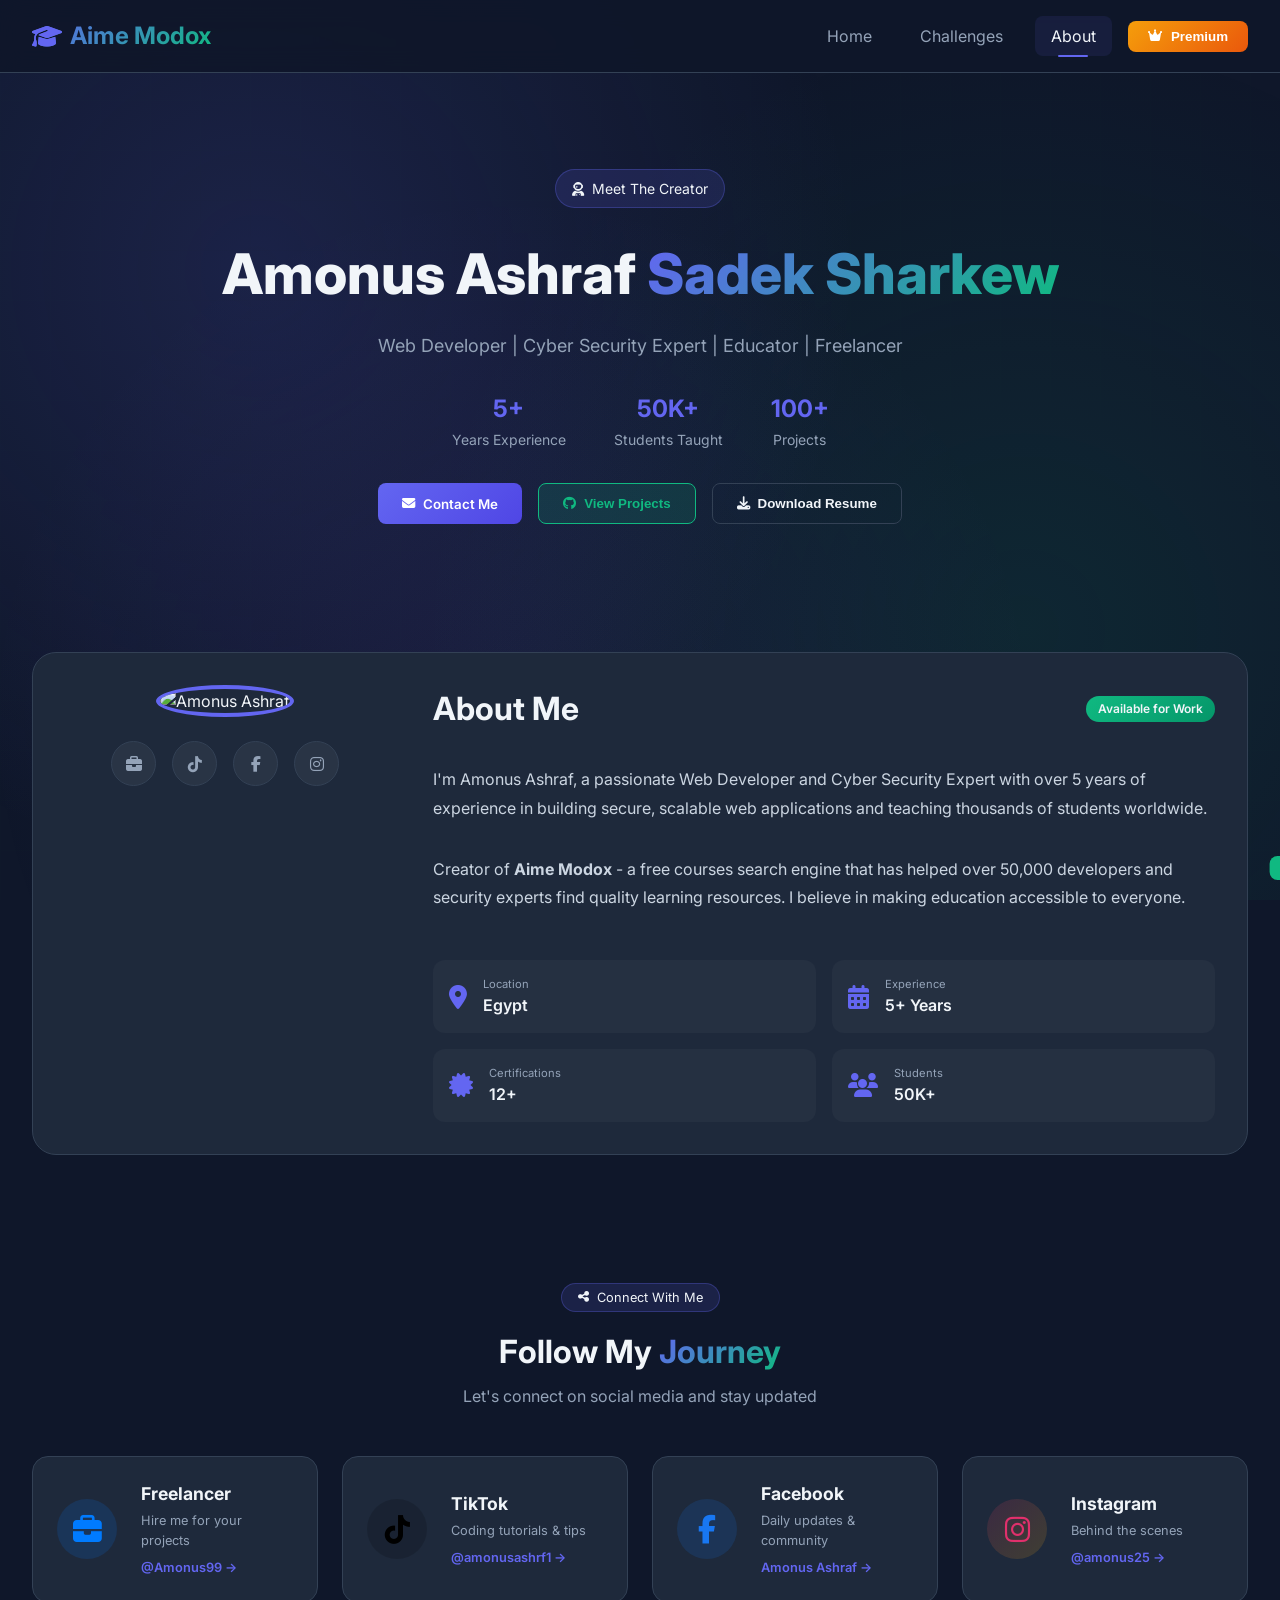
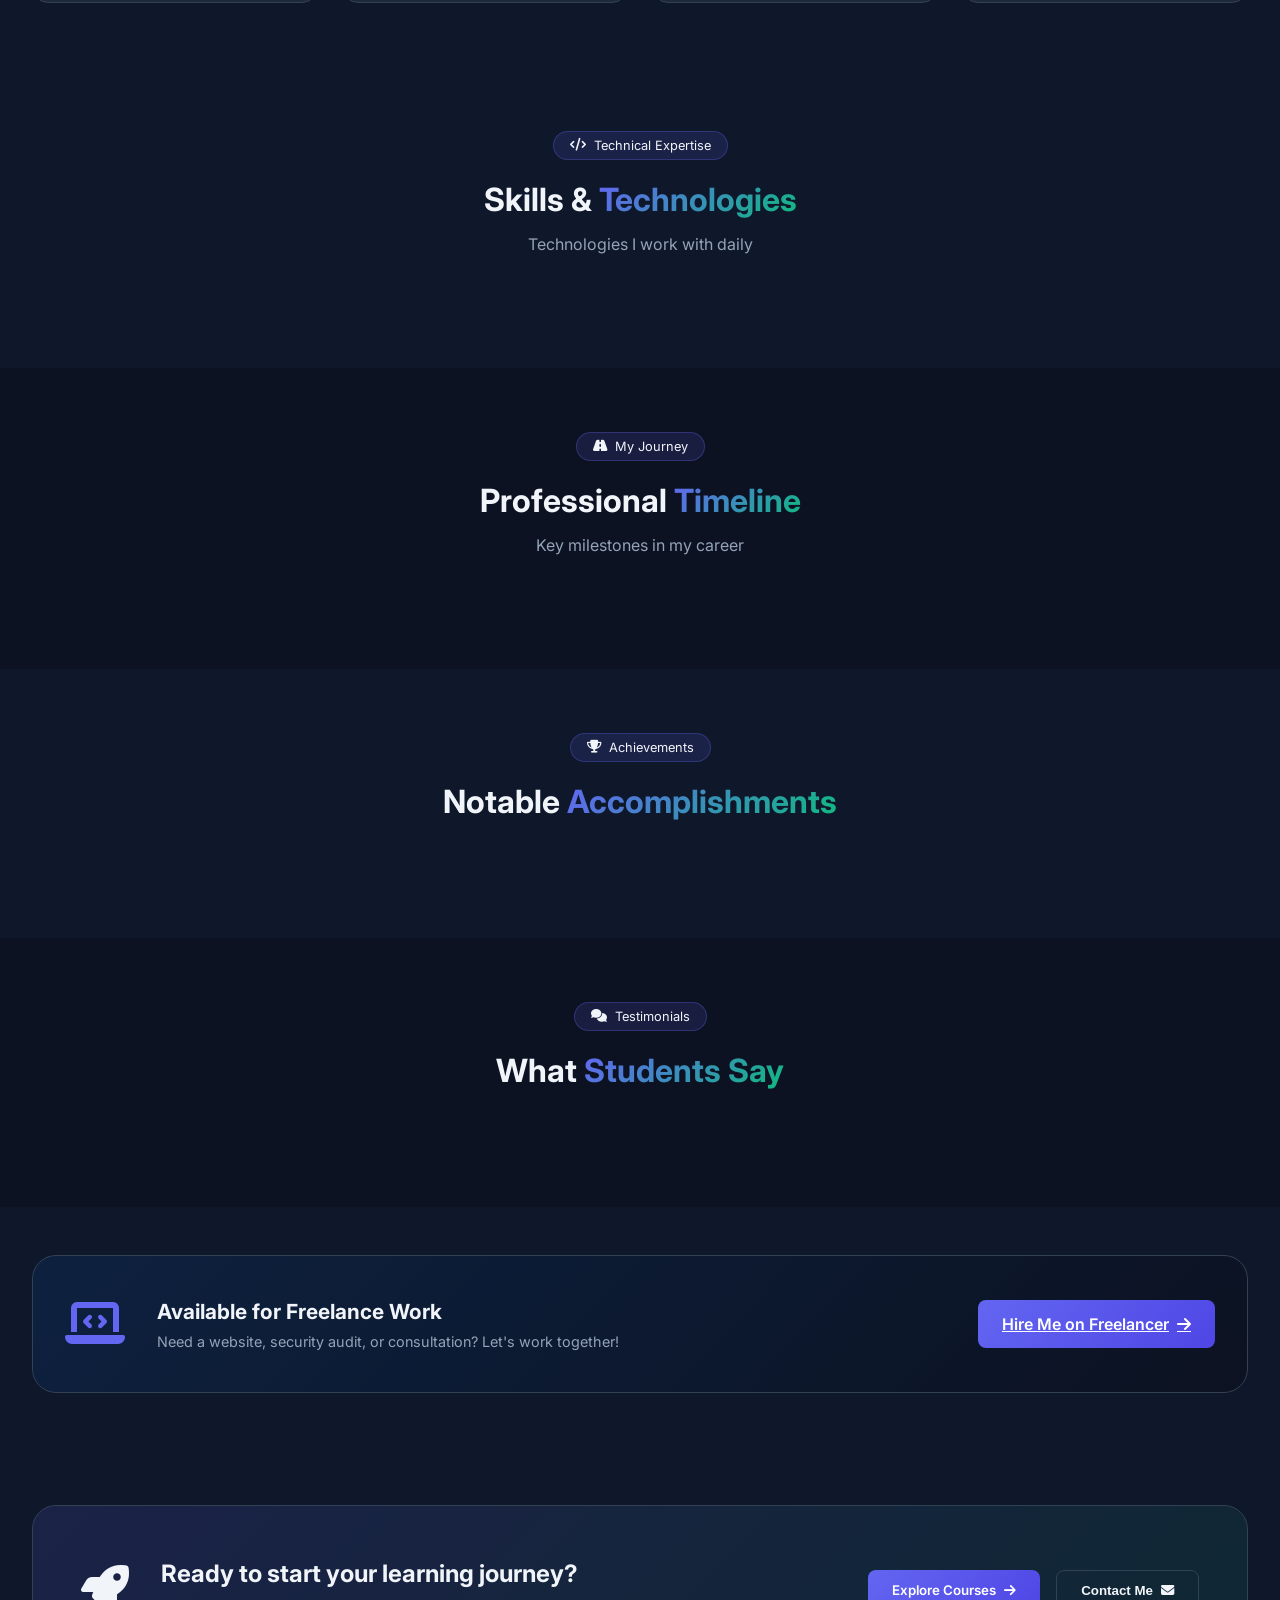
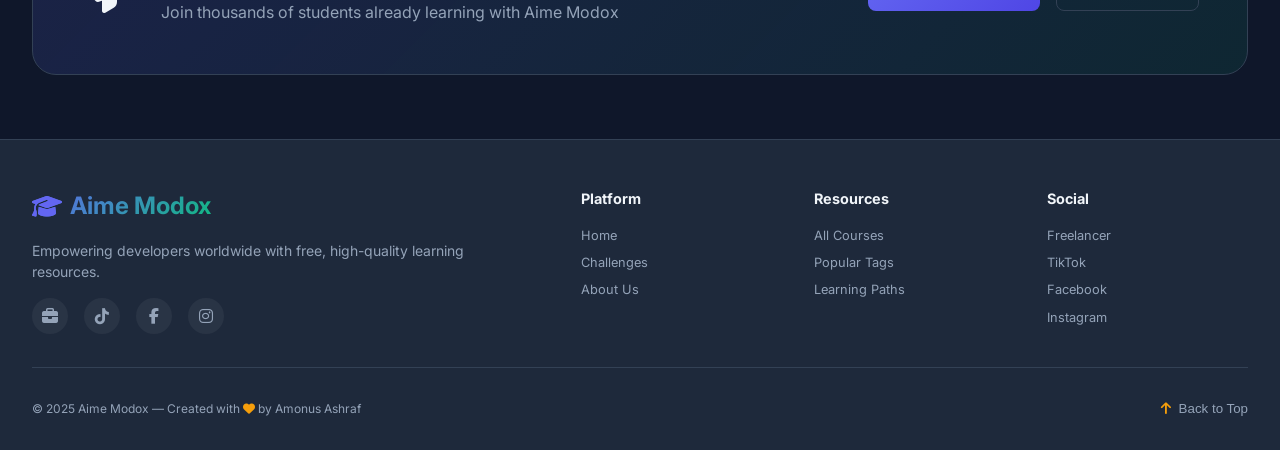
==== about.html @ 08b4cfb1 "Add files via upload" ====
<!DOCTYPE html>
<html lang="en">
<head>
    <meta charset="UTF-8">
    <meta name="viewport" content="width=device-width, initial-scale=1.0">
    <title>About | Amonus Ashraf - Aime Modox Creator</title>
    <link rel="stylesheet" href="about.css">
    <link href="https://fonts.googleapis.com/css2?family=Inter:opsz,wght@14..32,300;400;500;600;700;800&family=Space+Grotesk:wght@400;500;600;700&display=swap" rel="stylesheet">
    <link rel="stylesheet" href="https://cdnjs.cloudflare.com/ajax/libs/font-awesome/6.4.0/css/all.min.css">
</head>
<body>
    <!-- Animated Background -->
    <div class="bg-gradient"></div>
    <div class="bg-pattern"></div>
    <div class="particles" id="particles"></div>

    <!-- Header -->
    <header class="header">
        <nav class="nav">
            <a href="index.html" class="logo">
                <i class="fas fa-graduation-cap"></i>
                <span>Aime Modox</span>
            </a>
            <div class="nav-links" id="navLinks">
                <a href="index.html" class="nav-link">Home</a>
                <a href="challenges.html" class="nav-link">Challenges</a>
                <a href="about.html" class="nav-link active">About</a>
                <button class="btn-premium" id="premiumBtn">
                    <i class="fas fa-crown"></i> Premium
                </button>
            </div>
            <button class="mobile-menu" id="mobileMenu">
                <i class="fas fa-bars"></i>
            </button>
        </nav>
    </header>

    <main>
        <!-- Hero Section -->
        <section class="hero">
            <div class="hero-content">
                <div class="hero-badge">
                    <i class="fas fa-user-astronaut"></i>
                    <span>Meet The Creator</span>
                </div>
                <h1>Amonus Ashraf <span class="highlight">Sadek Sharkew</span></h1>
                <p>Web Developer | Cyber Security Expert | Educator | Freelancer</p>
                <div class="hero-stats">
                    <div class="stat">
                        <span class="stat-value">5+</span>
                        <span class="stat-label">Years Experience</span>
                    </div>
                    <div class="stat">
                        <span class="stat-value">50K+</span>
                        <span class="stat-label">Students Taught</span>
                    </div>
                    <div class="stat">
                        <span class="stat-value">100+</span>
                        <span class="stat-label">Projects</span>
                    </div>
                </div>
                <div class="hero-buttons">
                    <button class="btn-primary" id="contactBtn">
                        <i class="fas fa-envelope"></i> Contact Me
                    </button>
                    <button class="btn-secondary" id="projectsBtn">
                        <i class="fab fa-github"></i> View Projects
                    </button>
                    <button class="btn-outline" id="resumeBtn">
                        <i class="fas fa-download"></i> Download Resume
                    </button>
                </div>
            </div>
        </section>

        <!-- Profile Section -->
        <section class="profile-section">
            <div class="container">
                <div class="profile-wrapper">
                    <div class="profile-image-container">
                        <div class="profile-image">
                            <img src="images/amonus.jpeg" alt="Amonus Ashraf" class="profile-img" id="profileImg">
                            <div class="image-overlay">
                                <i class="fas fa-camera"></i>
                                <span>View Profile</span>
                            </div>
                        </div>
                        <div class="profile-social">
                            <a href="https://www.freelancer.com/u/Amonus99?sb=t" target="_blank" class="social-icon freelancer">
                                <i class="fas fa-briefcase"></i>
                            </a>
                            <a href="https://www.tiktok.com/@amonusashrf1" target="_blank" class="social-icon tiktok">
                                <i class="fab fa-tiktok"></i>
                            </a>
                            <a href="https://www.facebook.com/share/1G2uAmPRUe/" target="_blank" class="social-icon facebook">
                                <i class="fab fa-facebook-f"></i>
                            </a>
                            <a href="https://www.instagram.com/amonus25" target="_blank" class="social-icon instagram">
                                <i class="fab fa-instagram"></i>
                            </a>
                        </div>
                    </div>
                    <div class="profile-info">
                        <div class="info-header">
                            <h2>About Me</h2>
                            <div class="title-badge">Available for Work</div>
                        </div>
                        <p class="bio-text">
                            I'm Amonus Ashraf, a passionate Web Developer and Cyber Security Expert with over 5 years of experience 
                            in building secure, scalable web applications and teaching thousands of students worldwide.
                        </p>
                        <p class="bio-text">
                            Creator of <strong>Aime Modox</strong> - a free courses search engine that has helped over 50,000 developers 
                            and security experts find quality learning resources. I believe in making education accessible to everyone.
                        </p>
                        <div class="info-grid">
                            <div class="info-item">
                                <i class="fas fa-map-marker-alt"></i>
                                <div>
                                    <span class="info-label">Location</span>
                                    <span class="info-value">Egypt</span>
                                </div>
                            </div>
                            <div class="info-item">
                                <i class="fas fa-calendar-alt"></i>
                                <div>
                                    <span class="info-label">Experience</span>
                                    <span class="info-value">5+ Years</span>
                                </div>
                            </div>
                            <div class="info-item">
                                <i class="fas fa-certificate"></i>
                                <div>
                                    <span class="info-label">Certifications</span>
                                    <span class="info-value">12+</span>
                                </div>
                            </div>
                            <div class="info-item">
                                <i class="fas fa-users"></i>
                                <div>
                                    <span class="info-label">Students</span>
                                    <span class="info-value">50K+</span>
                                </div>
                            </div>
                        </div>
                    </div>
                </div>
            </div>
        </section>

        <!-- Connect Section - New Section for Social Profiles -->
        <section class="connect-section">
            <div class="container">
                <div class="section-header">
                    <div class="section-tag">
                        <i class="fas fa-share-alt"></i>
                        <span>Connect With Me</span>
                    </div>
                    <h2>Follow My <span class="highlight">Journey</span></h2>
                    <p>Let's connect on social media and stay updated</p>
                </div>
                <div class="connect-grid">
                    <a href="https://www.freelancer.com/u/Amonus99?sb=t" target="_blank" class="connect-card freelancer">
                        <div class="connect-icon">
                            <i class="fas fa-briefcase"></i>
                        </div>
                        <div class="connect-info">
                            <h3>Freelancer</h3>
                            <p>Hire me for your projects</p>
                            <span class="connect-link">@Amonus99 →</span>
                        </div>
                    </a>
                    <a href="https://www.tiktok.com/@amonusashrf1" target="_blank" class="connect-card tiktok">
                        <div class="connect-icon">
                            <i class="fab fa-tiktok"></i>
                        </div>
                        <div class="connect-info">
                            <h3>TikTok</h3>
                            <p>Coding tutorials & tips</p>
                            <span class="connect-link">@amonusashrf1 →</span>
                        </div>
                    </a>
                    <a href="https://www.facebook.com/share/1G2uAmPRUe/" target="_blank" class="connect-card facebook">
                        <div class="connect-icon">
                            <i class="fab fa-facebook-f"></i>
                        </div>
                        <div class="connect-info">
                            <h3>Facebook</h3>
                            <p>Daily updates & community</p>
                            <span class="connect-link">Amonus Ashraf →</span>
                        </div>
                    </a>
                    <a href="https://www.instagram.com/amonus25" target="_blank" class="connect-card instagram">
                        <div class="connect-icon">
                            <i class="fab fa-instagram"></i>
                        </div>
                        <div class="connect-info">
                            <h3>Instagram</h3>
                            <p>Behind the scenes</p>
                            <span class="connect-link">@amonus25 →</span>
                        </div>
                    </a>
                </div>
            </div>
        </section>

        <!-- Skills Section -->
        <section class="skills-section">
            <div class="container">
                <div class="section-header">
                    <div class="section-tag">
                        <i class="fas fa-code"></i>
                        <span>Technical Expertise</span>
                    </div>
                    <h2>Skills & <span class="highlight">Technologies</span></h2>
                    <p>Technologies I work with daily</p>
                </div>
                <div class="skills-grid" id="skillsGrid"></div>
            </div>
        </section>

        <!-- Journey Section -->
        <section class="journey-section">
            <div class="container">
                <div class="section-header">
                    <div class="section-tag">
                        <i class="fas fa-road"></i>
                        <span>My Journey</span>
                    </div>
                    <h2>Professional <span class="highlight">Timeline</span></h2>
                    <p>Key milestones in my career</p>
                </div>
                <div class="timeline" id="timeline"></div>
            </div>
        </section>

        <!-- Achievements Section -->
        <section class="achievements-section">
            <div class="container">
                <div class="section-header">
                    <div class="section-tag">
                        <i class="fas fa-trophy"></i>
                        <span>Achievements</span>
                    </div>
                    <h2>Notable <span class="highlight">Accomplishments</span></h2>
                </div>
                <div class="achievements-grid" id="achievementsGrid"></div>
            </div>
        </section>

        <!-- Testimonials Section -->
        <section class="testimonials-section">
            <div class="container">
                <div class="section-header">
                    <div class="section-tag">
                        <i class="fas fa-comments"></i>
                        <span>Testimonials</span>
                    </div>
                    <h2>What <span class="highlight">Students Say</span></h2>
                </div>
                <div class="testimonials-grid" id="testimonialsGrid"></div>
            </div>
        </section>

        <!-- Freelance CTA Banner -->
        <section class="freelance-banner">
            <div class="container">
                <div class="banner-content">
                    <div class="banner-icon">
                        <i class="fas fa-laptop-code"></i>
                    </div>
                    <div class="banner-text">
                        <h3>Available for Freelance Work</h3>
                        <p>Need a website, security audit, or consultation? Let's work together!</p>
                    </div>
                    <a href="https://www.freelancer.com/u/Amonus99?sb=t" target="_blank" class="btn-primary">
                        Hire Me on Freelancer <i class="fas fa-arrow-right"></i>
                    </a>
                </div>
            </div>
        </section>

        <!-- CTA Banner -->
        <section class="cta-banner">
            <div class="container">
                <div class="cta-content">
                    <div class="cta-icon">
                        <i class="fas fa-rocket"></i>
                    </div>
                    <div class="cta-text">
                        <h3>Ready to start your learning journey?</h3>
                        <p>Join thousands of students already learning with Aime Modox</p>
                    </div>
                    <div class="cta-buttons">
                        <button class="btn-primary" id="ctaExploreBtn">
                            Explore Courses <i class="fas fa-arrow-right"></i>
                        </button>
                        <button class="btn-outline" id="ctaContactBtn">
                            Contact Me <i class="fas fa-envelope"></i>
                        </button>
                    </div>
                </div>
            </div>
        </section>
    </main>

    <!-- Footer -->
    <footer class="footer">
        <div class="container">
            <div class="footer-content">
                <div class="footer-brand">
                    <div class="logo">
                        <i class="fas fa-graduation-cap"></i>
                        <span>Aime Modox</span>
                    </div>
                    <p>Empowering developers worldwide with free, high-quality learning resources.</p>
                    <div class="social-icons">
                        <a href="https://www.freelancer.com/u/Amonus99?sb=t" target="_blank"><i class="fas fa-briefcase"></i></a>
                        <a href="https://www.tiktok.com/@amonusashrf1" target="_blank"><i class="fab fa-tiktok"></i></a>
                        <a href="https://www.facebook.com/share/1G2uAmPRUe/" target="_blank"><i class="fab fa-facebook-f"></i></a>
                        <a href="https://www.instagram.com/amonus25" target="_blank"><i class="fab fa-instagram"></i></a>
                    </div>
                </div>
                <div class="footer-links">
                    <div class="link-group">
                        <h4>Platform</h4>
                        <a href="index.html">Home</a>
                        <a href="challenges.html">Challenges</a>
                        <a href="about.html">About Us</a>
                    </div>
                    <div class="link-group">
                        <h4>Resources</h4>
                        <a href="#">All Courses</a>
                        <a href="#">Popular Tags</a>
                        <a href="#">Learning Paths</a>
                    </div>
                    <div class="link-group">
                        <h4>Social</h4>
                        <a href="https://www.freelancer.com/u/Amonus99?sb=t" target="_blank">Freelancer</a>
                        <a href="https://www.tiktok.com/@amonusashrf1" target="_blank">TikTok</a>
                        <a href="https://www.facebook.com/share/1G2uAmPRUe/" target="_blank">Facebook</a>
                        <a href="https://www.instagram.com/amonus25" target="_blank">Instagram</a>
                    </div>
                </div>
            </div>
            <div class="footer-bottom">
                <p>© 2025 Aime Modox — Created with <i class="fas fa-heart"></i> by Amonus Ashraf</p>
                <button class="footer-btn" id="scrollTopBtn">
                    <i class="fas fa-arrow-up"></i> Back to Top
                </button>
            </div>
        </div>
    </footer>

    <!-- Contact Modal -->
    <div class="modal" id="contactModal">
        <div class="modal-content">
            <button class="modal-close" id="closeModal">&times;</button>
            <div class="modal-icon">📧</div>
            <h3>Get In Touch</h3>
            <p>Send me a message and I'll respond within 24 hours</p>
            <form id="contactForm">
                <div class="input-group">
                    <i class="fas fa-user"></i>
                    <input type="text" id="contactName" placeholder="Your Name" required>
                </div>
                <div class="input-group">
                    <i class="fas fa-envelope"></i>
                    <input type="email" id="contactEmail" placeholder="Email Address" required>
                </div>
                <div class="input-group">
                    <i class="fas fa-comment"></i>
                    <textarea id="contactMessage" placeholder="Your Message" rows="4" required></textarea>
                </div>
                <button type="submit" class="btn-primary full-width">
                    <i class="fas fa-paper-plane"></i> Send Message
                </button>
            </form>
            <div class="modal-footer">
                <p>Or reach me directly at: <strong>amonus@aimemodox.com</strong></p>
            </div>
        </div>
    </div>

    <!-- Image Modal -->
    <div class="modal" id="imageModal">
        <div class="modal-content image-modal">
            <button class="modal-close" id="closeImageModal">&times;</button>
            <img src="images/amonus.jpeg" alt="Amonus Ashraf" id="modalImage">
            <div class="image-caption">
                <h4>Amonus Ashraf Sadek Sharkew</h4>
                <p>Web Developer & Cyber Security Expert</p>
            </div>
        </div>
    </div>

    <!-- Toast Notification -->
    <div class="toast" id="toast"></div>

    <script src="about.js"></script>
</body>
</html>
---- about.css ----
/* ==================== RESET & VARIABLES ==================== */
* {
    margin: 0;
    padding: 0;
    box-sizing: border-box;
}

:root {
    --primary: #6366f1;
    --primary-dark: #4f46e5;
    --primary-light: #818cf8;
    --secondary: #10b981;
    --secondary-dark: #059669;
    --accent: #f59e0b;
    --accent-dark: #d97706;
    --danger: #ef4444;
    --purple: #8b5cf6;
    --pink: #ec4899;
    --dark: #0f172a;
    --dark-light: #1e293b;
    --card-bg: #1e293b;
    --border: #334155;
    --border-light: #475569;
    --text: #f1f5f9;
    --text-secondary: #cbd5e1;
    --text-muted: #94a3b8;
    --shadow: 0 4px 6px -1px rgba(0, 0, 0, 0.1);
    --shadow-lg: 0 10px 15px -3px rgba(0, 0, 0, 0.1);
    --shadow-xl: 0 20px 25px -5px rgba(0, 0, 0, 0.1);
    --radius: 12px;
    --radius-lg: 16px;
    --radius-xl: 24px;
}

body {
    font-family: 'Inter', sans-serif;
    background: var(--dark);
    color: var(--text);
    line-height: 1.5;
    overflow-x: hidden;
}

/* ==================== BACKGROUND ==================== */
.bg-gradient {
    position: fixed;
    top: 0;
    left: 0;
    right: 0;
    bottom: 0;
    background: radial-gradient(circle at 20% 30%, rgba(99, 102, 241, 0.15), transparent 50%),
                radial-gradient(circle at 80% 70%, rgba(16, 185, 129, 0.1), transparent 50%),
                radial-gradient(circle at 40% 80%, rgba(139, 92, 246, 0.08), transparent 50%);
    pointer-events: none;
    z-index: -2;
}

.bg-pattern {
    position: fixed;
    top: 0;
    left: 0;
    right: 0;
    bottom: 0;
    background-image: 
        linear-gradient(var(--border) 1px, transparent 1px),
        linear-gradient(90deg, var(--border) 1px, transparent 1px);
    background-size: 50px 50px;
    opacity: 0.03;
    pointer-events: none;
    z-index: -1;
}

.particles {
    position: fixed;
    top: 0;
    left: 0;
    right: 0;
    bottom: 0;
    pointer-events: none;
    z-index: -1;
}

/* ==================== HEADER ==================== */
.header {
    position: sticky;
    top: 0;
    z-index: 100;
    background: rgba(15, 23, 42, 0.9);
    backdrop-filter: blur(12px);
    border-bottom: 1px solid var(--border);
}

.nav {
    max-width: 1280px;
    margin: 0 auto;
    padding: 1rem 2rem;
    display: flex;
    justify-content: space-between;
    align-items: center;
}

.logo {
    display: flex;
    align-items: center;
    gap: 0.5rem;
    font-size: 1.5rem;
    font-weight: 700;
    text-decoration: none;
    background: linear-gradient(135deg, var(--primary), var(--secondary));
    -webkit-background-clip: text;
    background-clip: text;
    color: transparent;
    transition: all 0.3s;
}

.logo:hover {
    transform: scale(1.05);
}

.logo i {
    color: var(--primary);
    background: none;
}

.nav-links {
    display: flex;
    align-items: center;
    gap: 1rem;
}

.nav-link {
    color: var(--text-muted);
    text-decoration: none;
    padding: 0.5rem 1rem;
    border-radius: 8px;
    transition: all 0.3s;
    position: relative;
}

.nav-link:hover,
.nav-link.active {
    color: var(--text);
    background: rgba(99, 102, 241, 0.1);
}

.nav-link.active::after {
    content: '';
    position: absolute;
    bottom: -1px;
    left: 50%;
    transform: translateX(-50%);
    width: 30px;
    height: 2px;
    background: var(--primary);
    border-radius: 2px;
}

.btn-premium {
    background: linear-gradient(135deg, var(--accent), #ea580c);
    border: none;
    padding: 0.5rem 1.25rem;
    border-radius: 8px;
    color: white;
    font-weight: 600;
    cursor: pointer;
    display: flex;
    align-items: center;
    gap: 0.5rem;
    transition: all 0.3s;
}

.btn-premium:hover {
    transform: translateY(-2px);
    box-shadow: 0 4px 12px rgba(245, 158, 11, 0.4);
}

.mobile-menu {
    display: none;
    background: none;
    border: none;
    color: var(--text);
    font-size: 1.5rem;
    cursor: pointer;
}

/* ==================== BUTTONS ==================== */
.btn-primary {
    background: linear-gradient(135deg, var(--primary), var(--primary-dark));
    border: none;
    padding: 0.75rem 1.5rem;
    border-radius: 8px;
    color: white;
    font-weight: 600;
    cursor: pointer;
    transition: all 0.3s;
    font-family: inherit;
    display: inline-flex;
    align-items: center;
    gap: 0.5rem;
}

.btn-primary:hover {
    transform: translateY(-2px);
    box-shadow: 0 4px 12px rgba(99, 102, 241, 0.4);
}

.btn-primary.full-width {
    width: 100%;
    justify-content: center;
}

.btn-secondary {
    background: rgba(16, 185, 129, 0.15);
    border: 1px solid var(--secondary);
    padding: 0.75rem 1.5rem;
    border-radius: 8px;
    color: var(--secondary);
    font-weight: 600;
    cursor: pointer;
    transition: all 0.3s;
    display: inline-flex;
    align-items: center;
    gap: 0.5rem;
}

.btn-secondary:hover {
    background: var(--secondary);
    color: white;
    transform: translateY(-2px);
}

.btn-outline {
    background: transparent;
    border: 1px solid var(--border);
    padding: 0.75rem 1.5rem;
    border-radius: 8px;
    color: var(--text);
    font-weight: 600;
    cursor: pointer;
    transition: all 0.3s;
    display: inline-flex;
    align-items: center;
    gap: 0.5rem;
}

.btn-outline:hover {
    background: rgba(255, 255, 255, 0.05);
    border-color: var(--primary);
    transform: translateY(-2px);
}

/* ==================== HERO SECTION ==================== */
.hero {
    padding: 6rem 2rem 4rem;
    text-align: center;
}

.hero-content {
    max-width: 900px;
    margin: 0 auto;
}

.hero-badge {
    display: inline-flex;
    align-items: center;
    gap: 0.5rem;
    background: rgba(99, 102, 241, 0.15);
    border: 1px solid rgba(99, 102, 241, 0.3);
    padding: 0.5rem 1rem;
    border-radius: 50px;
    font-size: 0.875rem;
    margin-bottom: 1.5rem;
    animation: pulse 2s infinite;
}

@keyframes pulse {
    0%, 100% { opacity: 1; }
    50% { opacity: 0.7; }
}

.hero h1 {
    font-size: 3.5rem;
    font-weight: 800;
    margin-bottom: 1rem;
    animation: fadeInUp 0.6s ease;
}

.highlight {
    background: linear-gradient(135deg, var(--primary), var(--secondary));
    -webkit-background-clip: text;
    background-clip: text;
    color: transparent;
}

.hero p {
    font-size: 1.125rem;
    color: var(--text-muted);
    margin-bottom: 2rem;
    animation: fadeInUp 0.6s ease 0.1s both;
}

.hero-stats {
    display: flex;
    justify-content: center;
    gap: 3rem;
    margin-bottom: 2rem;
    animation: fadeInUp 0.6s ease 0.2s both;
}

.stat {
    text-align: center;
}

.stat-value {
    display: block;
    font-size: 1.5rem;
    font-weight: 700;
    color: var(--primary);
}

.stat-label {
    font-size: 0.875rem;
    color: var(--text-muted);
}

.hero-buttons {
    display: flex;
    gap: 1rem;
    justify-content: center;
    flex-wrap: wrap;
    animation: fadeInUp 0.6s ease 0.3s both;
}

@keyframes fadeInUp {
    from {
        opacity: 0;
        transform: translateY(30px);
    }
    to {
        opacity: 1;
        transform: translateY(0);
    }
}

/* ==================== CONTAINER ==================== */
.container {
    max-width: 1280px;
    margin: 0 auto;
    padding: 0 2rem;
}

/* ==================== PROFILE SECTION ==================== */
.profile-section {
    padding: 4rem 0;
}

.profile-wrapper {
    display: grid;
    grid-template-columns: 320px 1fr;
    gap: 3rem;
    background: var(--card-bg);
    border: 1px solid var(--border);
    border-radius: var(--radius-xl);
    padding: 2rem;
    transition: all 0.3s;
}

.profile-wrapper:hover {
    transform: translateY(-4px);
    border-color: var(--primary);
    box-shadow: var(--shadow-xl);
}

.profile-image-container {
    text-align: center;
}

.profile-image {
    position: relative;
    display: inline-block;
    margin-bottom: 1.5rem;
}

.profile-img {
    width: 220px;
    height: 220px;
    border-radius: 50%;
    object-fit: cover;
    border: 4px solid var(--primary);
    transition: all 0.4s cubic-bezier(0.175, 0.885, 0.32, 1.275);
    cursor: pointer;
}

.profile-img:hover {
    transform: scale(1.05) rotate(3deg);
    border-color: var(--secondary);
}

.image-overlay {
    position: absolute;
    top: 0;
    left: 0;
    right: 0;
    bottom: 0;
    background: rgba(99, 102, 241, 0.9);
    border-radius: 50%;
    display: flex;
    flex-direction: column;
    align-items: center;
    justify-content: center;
    gap: 0.5rem;
    opacity: 0;
    transition: all 0.3s;
    cursor: pointer;
}

.image-overlay i {
    font-size: 2rem;
    color: white;
}

.image-overlay span {
    color: white;
    font-size: 0.8rem;
}

.profile-image:hover .image-overlay {
    opacity: 1;
}

.profile-social {
    display: flex;
    gap: 1rem;
    justify-content: center;
    flex-wrap: wrap;
}

.social-icon {
    width: 45px;
    height: 45px;
    background: rgba(255, 255, 255, 0.05);
    border: 1px solid var(--border);
    border-radius: 50%;
    display: flex;
    align-items: center;
    justify-content: center;
    color: var(--text-muted);
    transition: all 0.3s;
    text-decoration: none;
}

.social-icon:hover {
    transform: translateY(-3px);
}

.social-icon.freelancer:hover {
    background: #007bff;
    color: white;
    border-color: #007bff;
}

.social-icon.tiktok:hover {
    background: #000000;
    color: white;
    border-color: #000000;
}

.social-icon.facebook:hover {
    background: #1877f2;
    color: white;
    border-color: #1877f2;
}

.social-icon.instagram:hover {
    background: linear-gradient(135deg, #e1306c, #f77737);
    color: white;
    border-color: #e1306c;
}

.profile-info {
    display: flex;
    flex-direction: column;
    gap: 1rem;
}

.info-header {
    display: flex;
    justify-content: space-between;
    align-items: center;
    flex-wrap: wrap;
    gap: 1rem;
    margin-bottom: 1rem;
}

.info-header h2 {
    font-size: 2rem;
}

.title-badge {
    background: linear-gradient(135deg, var(--secondary), var(--secondary-dark));
    padding: 0.25rem 0.75rem;
    border-radius: 50px;
    font-size: 0.75rem;
    font-weight: 600;
}

.bio-text {
    color: var(--text-secondary);
    line-height: 1.8;
    margin-bottom: 1rem;
}

.info-grid {
    display: grid;
    grid-template-columns: repeat(2, 1fr);
    gap: 1rem;
    margin-top: 1rem;
}

.info-item {
    display: flex;
    align-items: center;
    gap: 1rem;
    padding: 1rem;
    background: rgba(255, 255, 255, 0.03);
    border-radius: var(--radius);
}

.info-item i {
    font-size: 1.5rem;
    color: var(--primary);
}

.info-label {
    display: block;
    font-size: 0.7rem;
    color: var(--text-muted);
}

.info-value {
    display: block;
    font-weight: 600;
}

/* ==================== CONNECT SECTION ==================== */
.connect-section {
    padding: 4rem 0;
}

.section-header {
    text-align: center;
    margin-bottom: 3rem;
}

.section-tag {
    display: inline-flex;
    align-items: center;
    gap: 0.5rem;
    background: rgba(99, 102, 241, 0.15);
    border: 1px solid rgba(99, 102, 241, 0.3);
    padding: 0.25rem 1rem;
    border-radius: 50px;
    font-size: 0.8rem;
    margin-bottom: 1rem;
}

.section-header h2 {
    font-size: 2rem;
    margin-bottom: 0.5rem;
}

.section-header p {
    color: var(--text-muted);
}

.connect-grid {
    display: grid;
    grid-template-columns: repeat(auto-fit, minmax(280px, 1fr));
    gap: 1.5rem;
}

.connect-card {
    background: var(--card-bg);
    border: 1px solid var(--border);
    border-radius: var(--radius-lg);
    padding: 1.5rem;
    display: flex;
    align-items: center;
    gap: 1.5rem;
    transition: all 0.3s;
    text-decoration: none;
    color: inherit;
    position: relative;
    overflow: hidden;
}

.connect-card::before {
    content: '';
    position: absolute;
    top: 0;
    left: -100%;
    width: 100%;
    height: 100%;
    background: linear-gradient(90deg, transparent, rgba(255,255,255,0.05), transparent);
    transition: left 0.5s;
}

.connect-card:hover::before {
    left: 100%;
}

.connect-card:hover {
    transform: translateY(-4px);
    border-color: var(--primary);
}

.connect-card .connect-icon {
    width: 60px;
    height: 60px;
    border-radius: 50%;
    display: flex;
    align-items: center;
    justify-content: center;
    font-size: 1.8rem;
}

.connect-card.freelancer .connect-icon {
    background: rgba(0, 123, 255, 0.15);
    color: #007bff;
}

.connect-card.tiktok .connect-icon {
    background: rgba(0, 0, 0, 0.15);
    color: #000000;
}

.connect-card.facebook .connect-icon {
    background: rgba(24, 119, 242, 0.15);
    color: #1877f2;
}

.connect-card.instagram .connect-icon {
    background: linear-gradient(135deg, rgba(225, 48, 108, 0.15), rgba(255, 193, 7, 0.15));
    color: #e1306c;
}

.connect-info {
    flex: 1;
}

.connect-info h3 {
    margin-bottom: 0.25rem;
    font-size: 1.1rem;
}

.connect-info p {
    color: var(--text-muted);
    font-size: 0.8rem;
    margin-bottom: 0.25rem;
}

.connect-link {
    font-size: 0.8rem;
    font-weight: 600;
    color: var(--primary);
}

/* ==================== SKILLS SECTION ==================== */
.skills-section {
    padding: 4rem 0;
}

.skills-grid {
    display: grid;
    grid-template-columns: repeat(auto-fill, minmax(180px, 1fr));
    gap: 1rem;
}

.skill-card {
    background: var(--card-bg);
    border: 1px solid var(--border);
    border-radius: var(--radius);
    padding: 1.5rem;
    text-align: center;
    transition: all 0.3s;
    position: relative;
    overflow: hidden;
}

.skill-card::before {
    content: '';
    position: absolute;
    top: 0;
    left: -100%;
    width: 100%;
    height: 100%;
    background: linear-gradient(90deg, transparent, rgba(99, 102, 241, 0.1), transparent);
    transition: left 0.5s;
}

.skill-card:hover::before {
    left: 100%;
}

.skill-card:hover {
    transform: translateY(-4px);
    border-color: var(--primary);
}

.skill-icon {
    font-size: 2rem;
    margin-bottom: 0.75rem;
    display: inline-block;
}

.skill-card h3 {
    font-size: 1rem;
    margin-bottom: 0.25rem;
}

.skill-level {
    font-size: 0.7rem;
    color: var(--text-muted);
}

/* ==================== TIMELINE SECTION ==================== */
.journey-section {
    padding: 4rem 0;
    background: rgba(0, 0, 0, 0.2);
}

.timeline {
    position: relative;
    max-width: 800px;
    margin: 0 auto;
}

.timeline::before {
    content: '';
    position: absolute;
    left: 50%;
    transform: translateX(-50%);
    width: 2px;
    height: 100%;
    background: var(--border);
}

.timeline-item {
    margin-bottom: 2rem;
    position: relative;
}

.timeline-dot {
    position: absolute;
    left: 50%;
    transform: translateX(-50%);
    width: 16px;
    height: 16px;
    background: var(--primary);
    border-radius: 50%;
    border: 3px solid var(--dark);
    z-index: 1;
}

.timeline-content {
    width: calc(50% - 2rem);
    padding: 1.5rem;
    background: var(--card-bg);
    border: 1px solid var(--border);
    border-radius: var(--radius-lg);
    position: relative;
}

.timeline-item:nth-child(odd) .timeline-content {
    margin-left: auto;
}

.timeline-item:nth-child(odd) .timeline-content::before {
    content: '';
    position: absolute;
    left: -10px;
    top: 20px;
    width: 0;
    height: 0;
    border: 10px solid transparent;
    border-right-color: var(--card-bg);
}

.timeline-item:nth-child(even) .timeline-content::before {
    content: '';
    position: absolute;
    right: -10px;
    top: 20px;
    width: 0;
    height: 0;
    border: 10px solid transparent;
    border-left-color: var(--card-bg);
}

.timeline-year {
    display: inline-block;
    padding: 0.25rem 0.75rem;
    background: var(--primary);
    border-radius: 50px;
    font-size: 0.75rem;
    font-weight: 600;
    margin-bottom: 0.5rem;
}

.timeline-content h3 {
    margin-bottom: 0.25rem;
}

.timeline-content p {
    color: var(--text-muted);
    font-size: 0.875rem;
}

/* ==================== ACHIEVEMENTS SECTION ==================== */
.achievements-section {
    padding: 4rem 0;
}

.achievements-grid {
    display: grid;
    grid-template-columns: repeat(auto-fit, minmax(280px, 1fr));
    gap: 1.5rem;
}

.achievement-card {
    background: var(--card-bg);
    border: 1px solid var(--border);
    border-radius: var(--radius-lg);
    padding: 2rem;
    text-align: center;
    transition: all 0.3s;
}

.achievement-card:hover {
    transform: translateY(-4px);
    border-color: var(--primary);
}

.achievement-icon {
    font-size: 3rem;
    margin-bottom: 1rem;
}

.achievement-card h3 {
    margin-bottom: 0.5rem;
}

.achievement-card p {
    color: var(--text-muted);
    font-size: 0.875rem;
}

/* ==================== TESTIMONIALS SECTION ==================== */
.testimonials-section {
    padding: 4rem 0;
    background: rgba(0, 0, 0, 0.2);
}

.testimonials-grid {
    display: grid;
    grid-template-columns: repeat(auto-fit, minmax(320px, 1fr));
    gap: 1.5rem;
}

.testimonial-card {
    background: var(--card-bg);
    border: 1px solid var(--border);
    border-radius: var(--radius-lg);
    padding: 2rem;
    transition: all 0.3s;
}

.testimonial-card:hover {
    transform: translateY(-4px);
    border-color: var(--primary);
}

.testimonial-avatar {
    width: 60px;
    height: 60px;
    background: linear-gradient(135deg, var(--primary), var(--secondary));
    border-radius: 50%;
    display: flex;
    align-items: center;
    justify-content: center;
    font-size: 1.5rem;
    margin-bottom: 1rem;
}

.testimonial-text {
    color: var(--text-secondary);
    font-style: italic;
    margin-bottom: 1rem;
    line-height: 1.6;
}

.testimonial-name {
    font-weight: 600;
    margin-bottom: 0.25rem;
}

.testimonial-title {
    font-size: 0.75rem;
    color: var(--text-muted);
}

/* ==================== FREELANCE BANNER ==================== */
.freelance-banner {
    padding: 3rem 0;
}

.freelance-banner .banner-content {
    display: flex;
    align-items: center;
    justify-content: space-between;
    flex-wrap: wrap;
    gap: 2rem;
    padding: 2rem;
    background: linear-gradient(135deg, rgba(0, 123, 255, 0.1), rgba(0, 0, 0, 0.2));
    border: 1px solid var(--border);
    border-radius: var(--radius-xl);
}

.banner-icon {
    font-size: 3rem;
    color: var(--primary);
}

.banner-text {
    flex: 1;
}

.banner-text h3 {
    font-size: 1.3rem;
    margin-bottom: 0.25rem;
}

.banner-text p {
    color: var(--text-muted);
    font-size: 0.9rem;
}

/* ==================== CTA BANNER ==================== */
.cta-banner {
    padding: 4rem 0;
}

.cta-content {
    background: linear-gradient(135deg, rgba(99, 102, 241, 0.15), rgba(16, 185, 129, 0.1));
    border: 1px solid var(--border);
    border-radius: var(--radius-xl);
    padding: 3rem;
    display: flex;
    align-items: center;
    justify-content: space-between;
    flex-wrap: wrap;
    gap: 2rem;
}

.cta-icon {
    font-size: 3rem;
    animation: bounce 2s infinite;
}

@keyframes bounce {
    0%, 100% { transform: translateY(0); }
    50% { transform: translateY(-10px); }
}

.cta-text {
    flex: 1;
}

.cta-text h3 {
    font-size: 1.5rem;
    margin-bottom: 0.5rem;
}

.cta-text p {
    color: var(--text-muted);
}

.cta-buttons {
    display: flex;
    gap: 1rem;
}

/* ==================== FOOTER ==================== */
.footer {
    background: var(--dark-light);
    border-top: 1px solid var(--border);
    padding: 3rem 0 2rem;
}

.footer-content {
    display: grid;
    grid-template-columns: 1.5fr 2fr;
    gap: 3rem;
    margin-bottom: 2rem;
}

.footer-brand .logo {
    display: inline-flex;
    margin-bottom: 1rem;
}

.footer-brand p {
    color: var(--text-muted);
    font-size: 0.875rem;
    margin-bottom: 1rem;
}

.social-icons {
    display: flex;
    gap: 1rem;
}

.social-icons a {
    width: 36px;
    height: 36px;
    background: rgba(255, 255, 255, 0.05);
    border-radius: 50%;
    display: flex;
    align-items: center;
    justify-content: center;
    color: var(--text-muted);
    transition: all 0.3s;
    text-decoration: none;
}

.social-icons a:hover {
    transform: translateY(-3px);
}

.social-icons a:nth-child(1):hover { background: #007bff; color: white; }
.social-icons a:nth-child(2):hover { background: #000000; color: white; }
.social-icons a:nth-child(3):hover { background: #1877f2; color: white; }
.social-icons a:nth-child(4):hover { background: linear-gradient(135deg, #e1306c, #f77737); color: white; }

.footer-links {
    display: grid;
    grid-template-columns: repeat(3, 1fr);
    gap: 2rem;
}

.link-group h4 {
    margin-bottom: 1rem;
    font-size: 0.9rem;
}

.link-group a {
    display: block;
    color: var(--text-muted);
    text-decoration: none;
    font-size: 0.8rem;
    margin-bottom: 0.5rem;
    transition: all 0.3s;
}

.link-group a:hover {
    color: var(--primary);
    transform: translateX(5px);
}

.footer-bottom {
    display: flex;
    justify-content: space-between;
    align-items: center;
    padding-top: 2rem;
    border-top: 1px solid var(--border);
    color: var(--text-muted);
    font-size: 0.75rem;
}

.footer-bottom i {
    color: var(--accent);
}

.footer-btn {
    background: none;
    border: none;
    color: var(--text-muted);
    cursor: pointer;
    display: flex;
    align-items: center;
    gap: 0.5rem;
}

.footer-btn:hover {
    color: var(--primary);
}

/* ==================== MODAL ==================== */
.modal {
    display: none;
    position: fixed;
    top: 0;
    left: 0;
    right: 0;
    bottom: 0;
    background: rgba(0, 0, 0, 0.9);
    backdrop-filter: blur(8px);
    z-index: 1000;
    justify-content: center;
    align-items: center;
}

.modal-content {
    background: var(--card-bg);
    border: 1px solid var(--border);
    border-radius: var(--radius-lg);
    padding: 2rem;
    max-width: 500px;
    width: 90%;
    position: relative;
    animation: modalIn 0.3s ease;
}

@keyframes modalIn {
    from {
        opacity: 0;
        transform: scale(0.9);
    }
    to {
        opacity: 1;
        transform: scale(1);
    }
}

.image-modal {
    max-width: 500px;
    text-align: center;
}

.image-modal img {
    width: 100%;
    border-radius: var(--radius);
    margin-bottom: 1rem;
}

.image-caption h4 {
    margin-bottom: 0.25rem;
}

.image-caption p {
    color: var(--text-muted);
    font-size: 0.875rem;
}

.modal-close {
    position: absolute;
    top: 1rem;
    right: 1rem;
    background: none;
    border: none;
    color: var(--text-muted);
    font-size: 1.5rem;
    cursor: pointer;
    transition: all 0.3s;
}

.modal-close:hover {
    color: var(--text);
    transform: rotate(90deg);
}

.modal-icon {
    font-size: 3rem;
    text-align: center;
    margin-bottom: 1rem;
}

.modal-content h3 {
    text-align: center;
    margin-bottom: 0.25rem;
}

.modal-content p {
    text-align: center;
    color: var(--text-muted);
    margin-bottom: 1.5rem;
}

.input-group {
    position: relative;
    margin-bottom: 1rem;
}

.input-group i {
    position: absolute;
    left: 12px;
    top: 14px;
    color: var(--text-muted);
}

.input-group input,
.input-group textarea {
    width: 100%;
    padding: 0.75rem 0.75rem 0.75rem 2.5rem;
    background: var(--dark);
    border: 1px solid var(--border);
    border-radius: 8px;
    color: var(--text);
    font-family: inherit;
}

.input-group textarea {
    padding: 0.75rem;
    resize: vertical;
}

.input-group input:focus,
.input-group textarea:focus {
    outline: none;
    border-color: var(--primary);
}

.modal-footer {
    text-align: center;
    margin-top: 1rem;
    font-size: 0.75rem;
    color: var(--text-muted);
}

/* ==================== TOAST ==================== */
.toast {
    position: fixed;
    bottom: 20px;
    right: 20px;
    background: var(--secondary);
    color: white;
    padding: 0.75rem 1.5rem;
    border-radius: 8px;
    font-weight: 500;
    transform: translateX(120%);
    transition: transform 0.3s ease;
    z-index: 1000;
}

.toast.show {
    transform: translateX(0);
}

.toast.error {
    background: var(--danger);
}

/* ==================== RESPONSIVE ==================== */
@media (max-width: 968px) {
    .profile-wrapper {
        grid-template-columns: 1fr;
        text-align: center;
    }
    
    .info-grid {
        text-align: left;
    }
    
    .footer-content {
        grid-template-columns: 1fr;
        gap: 2rem;
    }
    
    .timeline::before {
        left: 20px;
    }
    
    .timeline-dot {
        left: 20px;
    }
    
    .timeline-content {
        width: calc(100% - 3rem);
        margin-left: 3rem !important;
    }
    
    .timeline-item:nth-child(odd) .timeline-content::before,
    .timeline-item:nth-child(even) .timeline-content::before {
        left: -10px;
        right: auto;
        border: 10px solid transparent;
        border-right-color: var(--card-bg);
        border-left-color: transparent;
    }
    
    .freelance-banner .banner-content {
        flex-direction: column;
        text-align: center;
    }
}

@media (max-width: 768px) {
    .mobile-menu {
        display: block;
    }
    
    .nav-links {
        display: none;
        position: absolute;
        top: 100%;
        left: 0;
        right: 0;
        background: var(--dark-light);
        flex-direction: column;
        padding: 1rem;
        border-top: 1px solid var(--border);
    }
    
    .nav-links.active {
        display: flex;
    }
    
    .hero h1 {
        font-size: 2rem;
    }
    
    .hero-stats {
        gap: 1.5rem;
    }
    
    .cta-content {
        flex-direction: column;
        text-align: center;
    }
    
    .footer-bottom {
        flex-direction: column;
        gap: 1rem;
        text-align: center;
    }
}

@media (max-width: 480px) {
    .container {
        padding: 0 1rem;
    }
    
    .hero-buttons {
        flex-direction: column;
    }
    
    .hero-stats {
        flex-direction: column;
        gap: 1rem;
    }
    
    .info-grid {
        grid-template-columns: 1fr;
    }
    
    .skills-grid {
        grid-template-columns: repeat(2, 1fr);
    }
    
    .footer-links {
        grid-template-columns: 1fr;
        gap: 1.5rem;
    }
    
    .connect-card {
        padding: 1rem;
        gap: 1rem;
    }
    
    .connect-card .connect-icon {
        width: 50px;
        height: 50px;
        font-size: 1.5rem;
    }
}
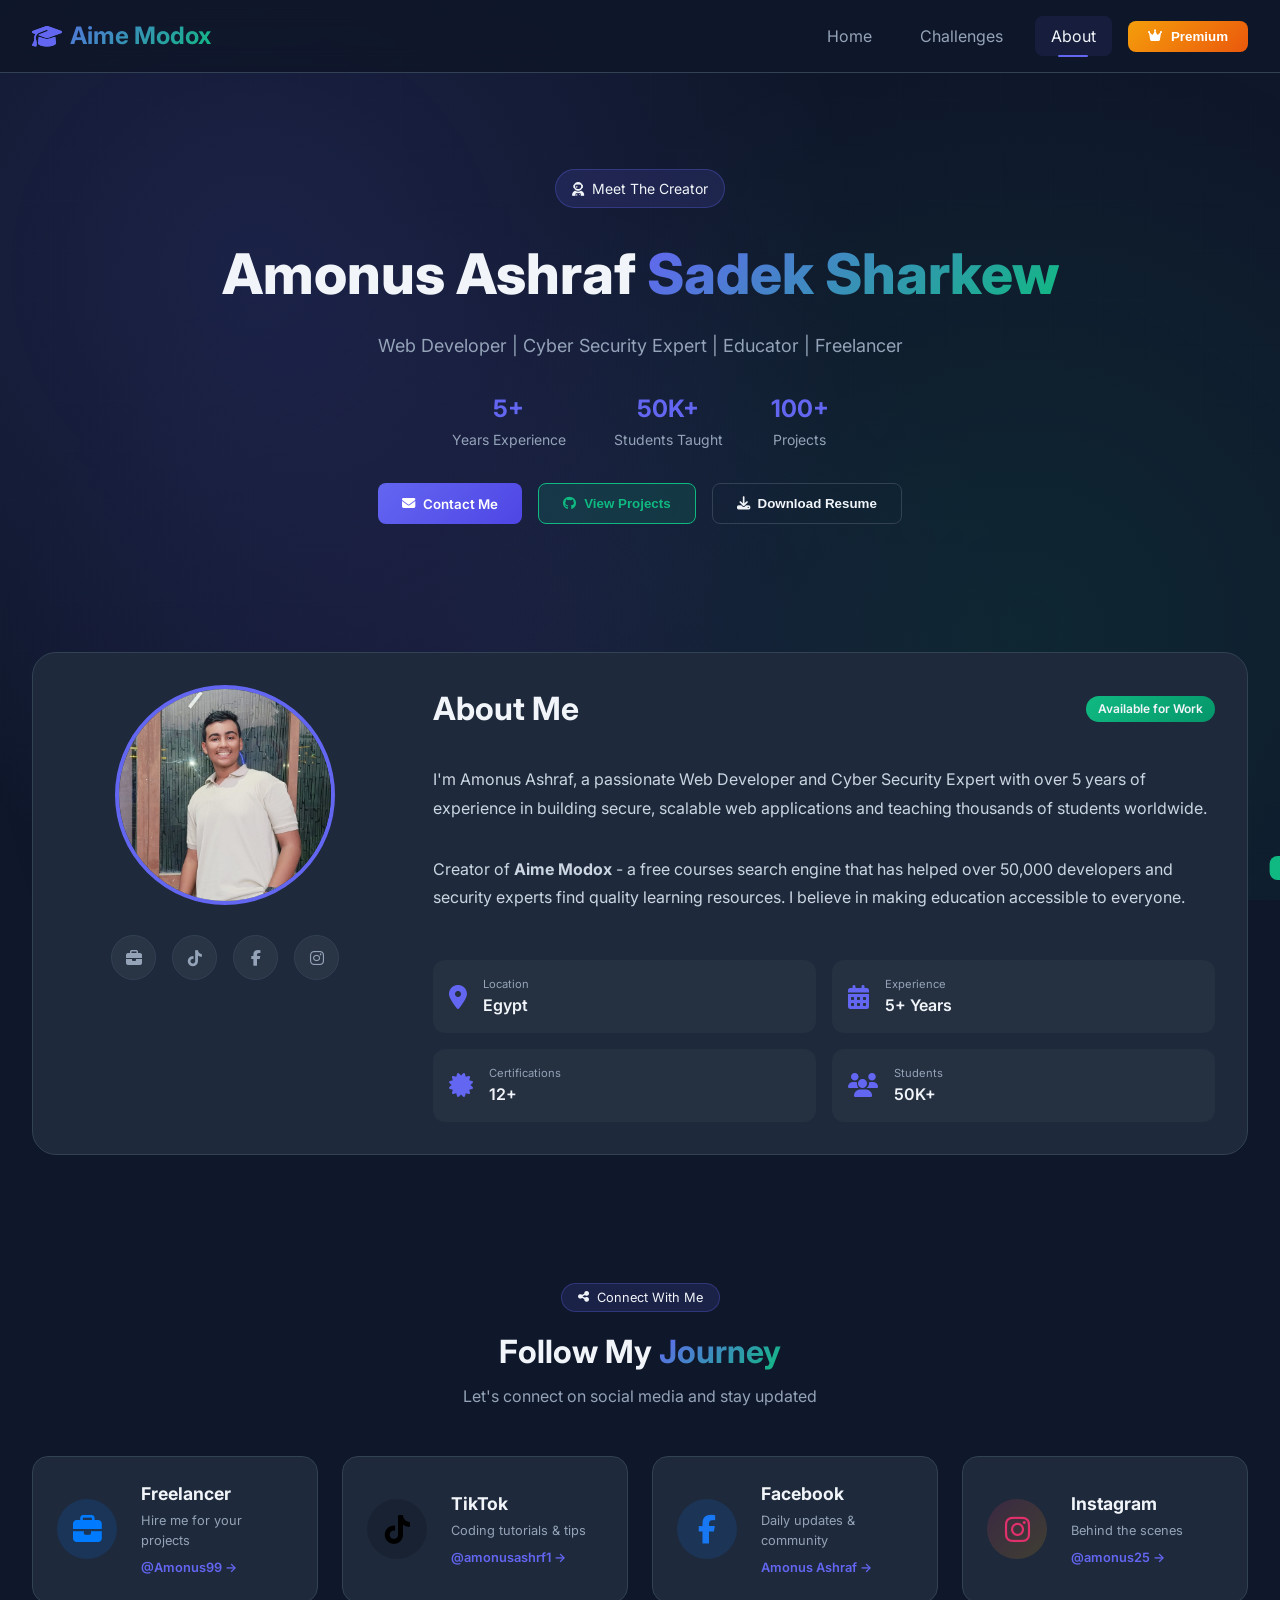
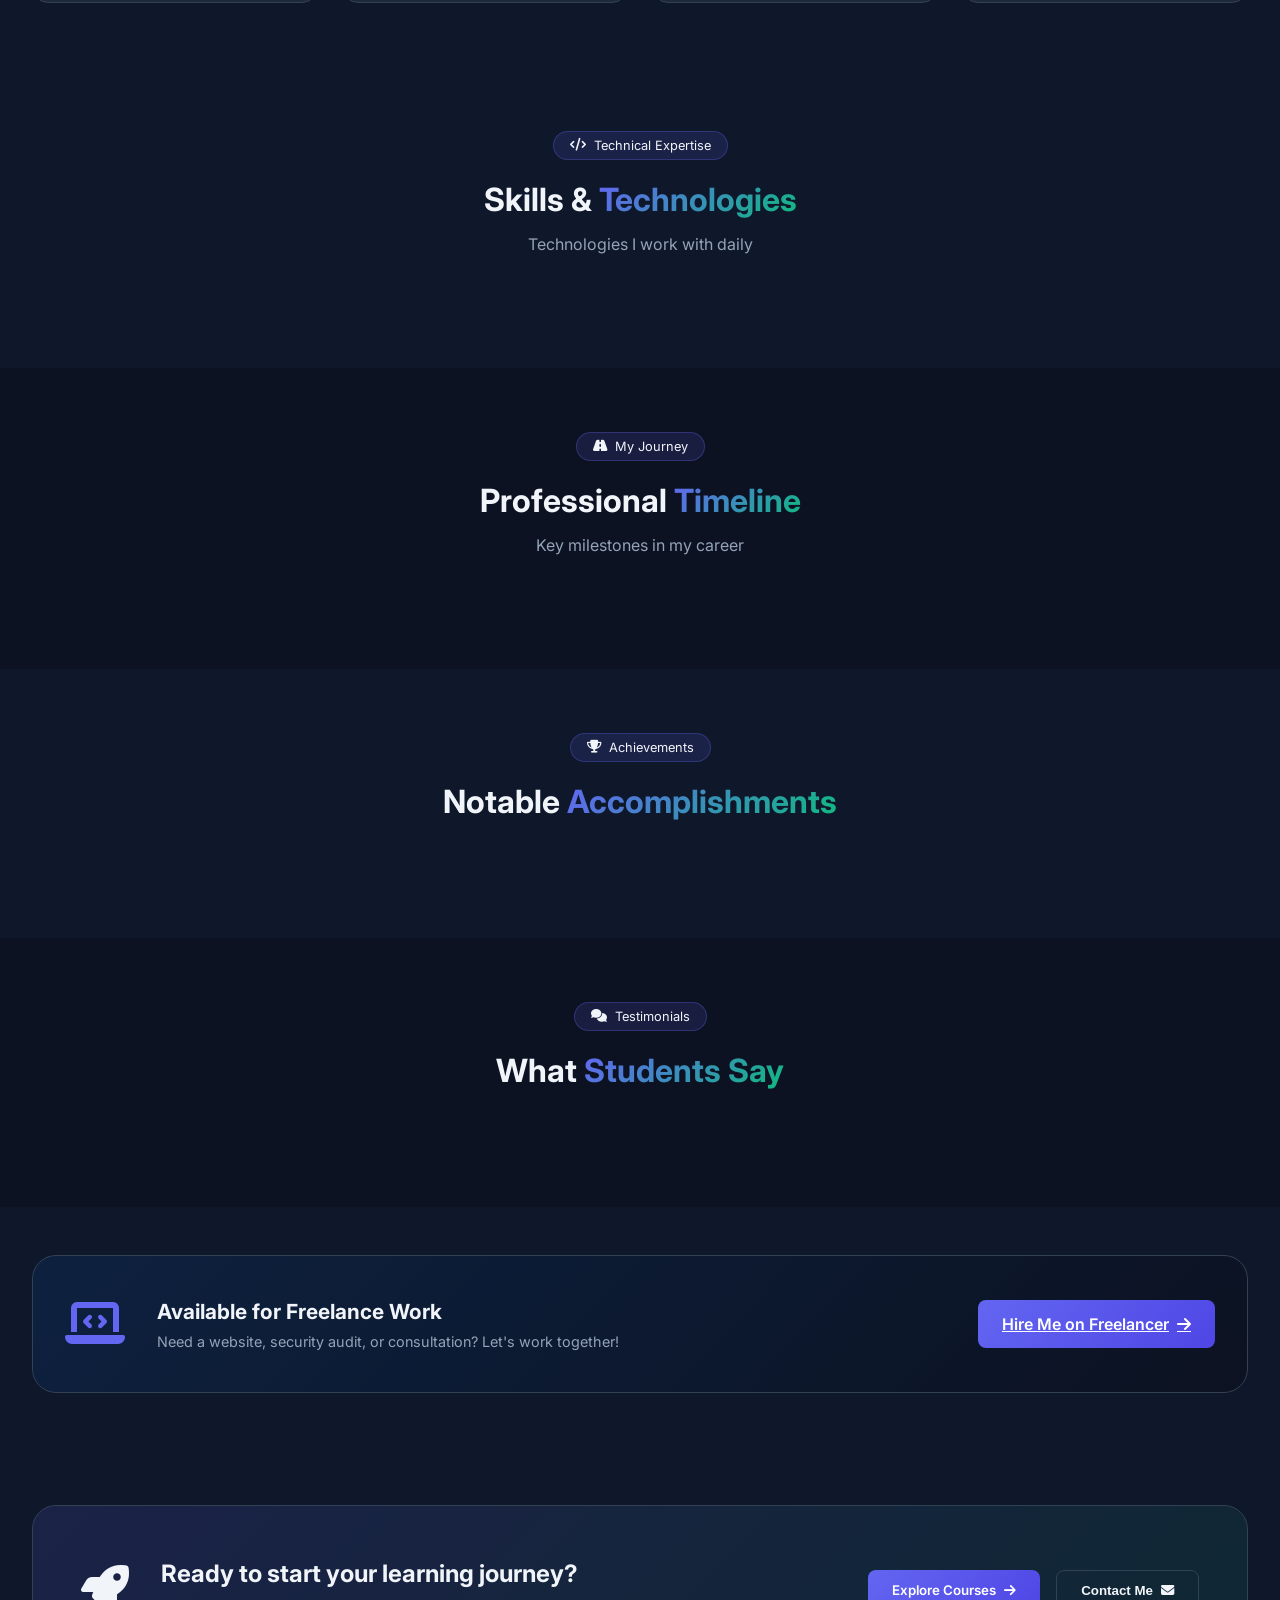
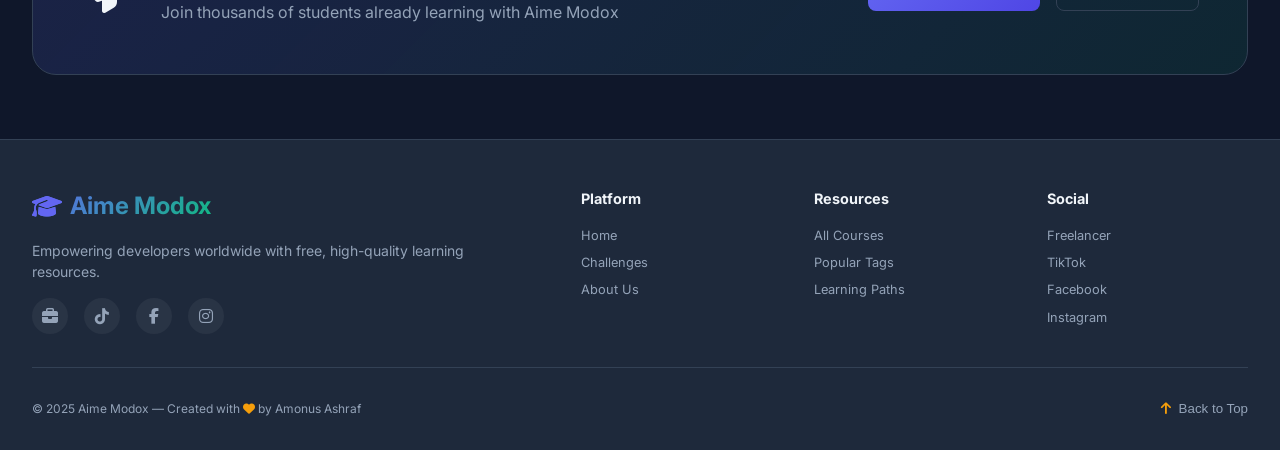
==== commit f069cf16: "Add files via upload" ====
--- a/about.html
+++ b/about.html
@@ -79,7 +79,7 @@
                 <div class="profile-wrapper">
                     <div class="profile-image-container">
                         <div class="profile-image">
-                            <img src="images/amonus.jpeg" alt="Amonus Ashraf" class="profile-img" id="profileImg">
+                            <img src="amonus.jpeg" alt="Amonus Ashraf" class="profile-img" id="profileImg">
                             <div class="image-overlay">
                                 <i class="fas fa-camera"></i>
                                 <span>View Profile</span>
